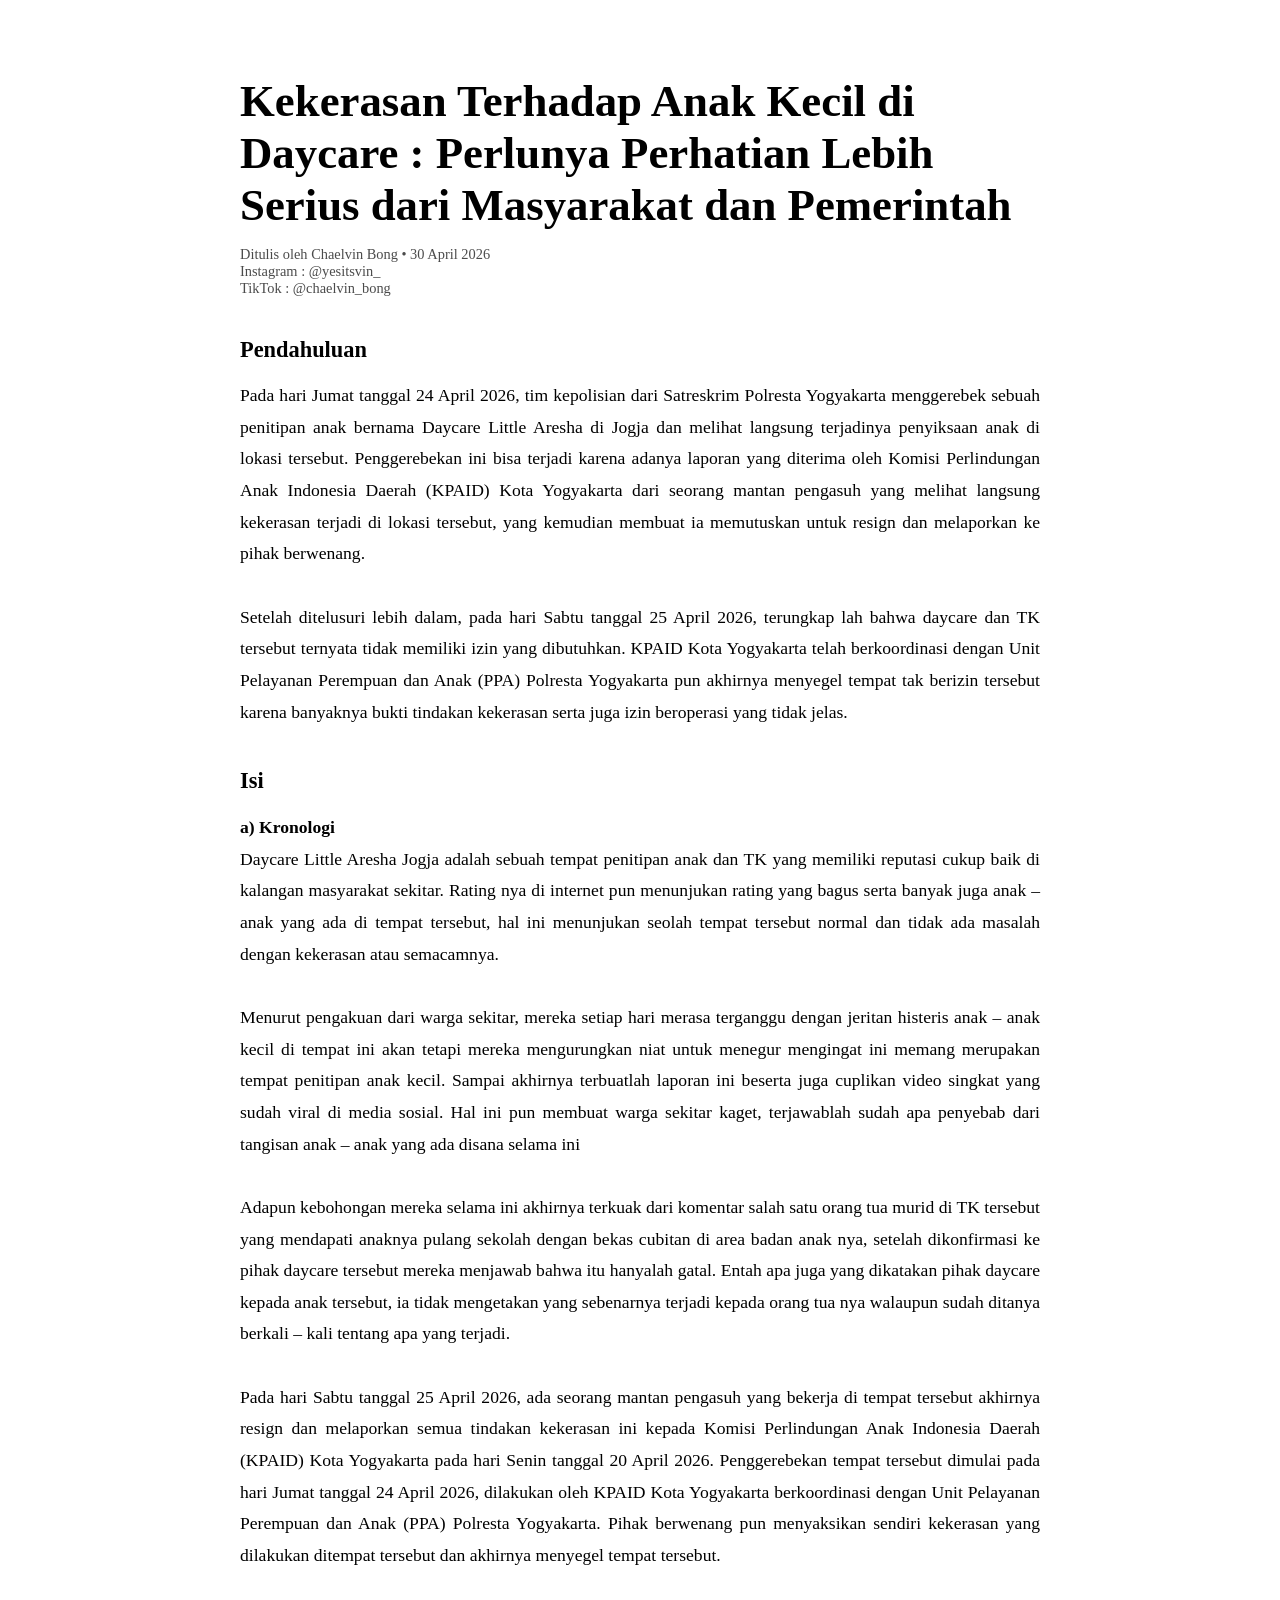
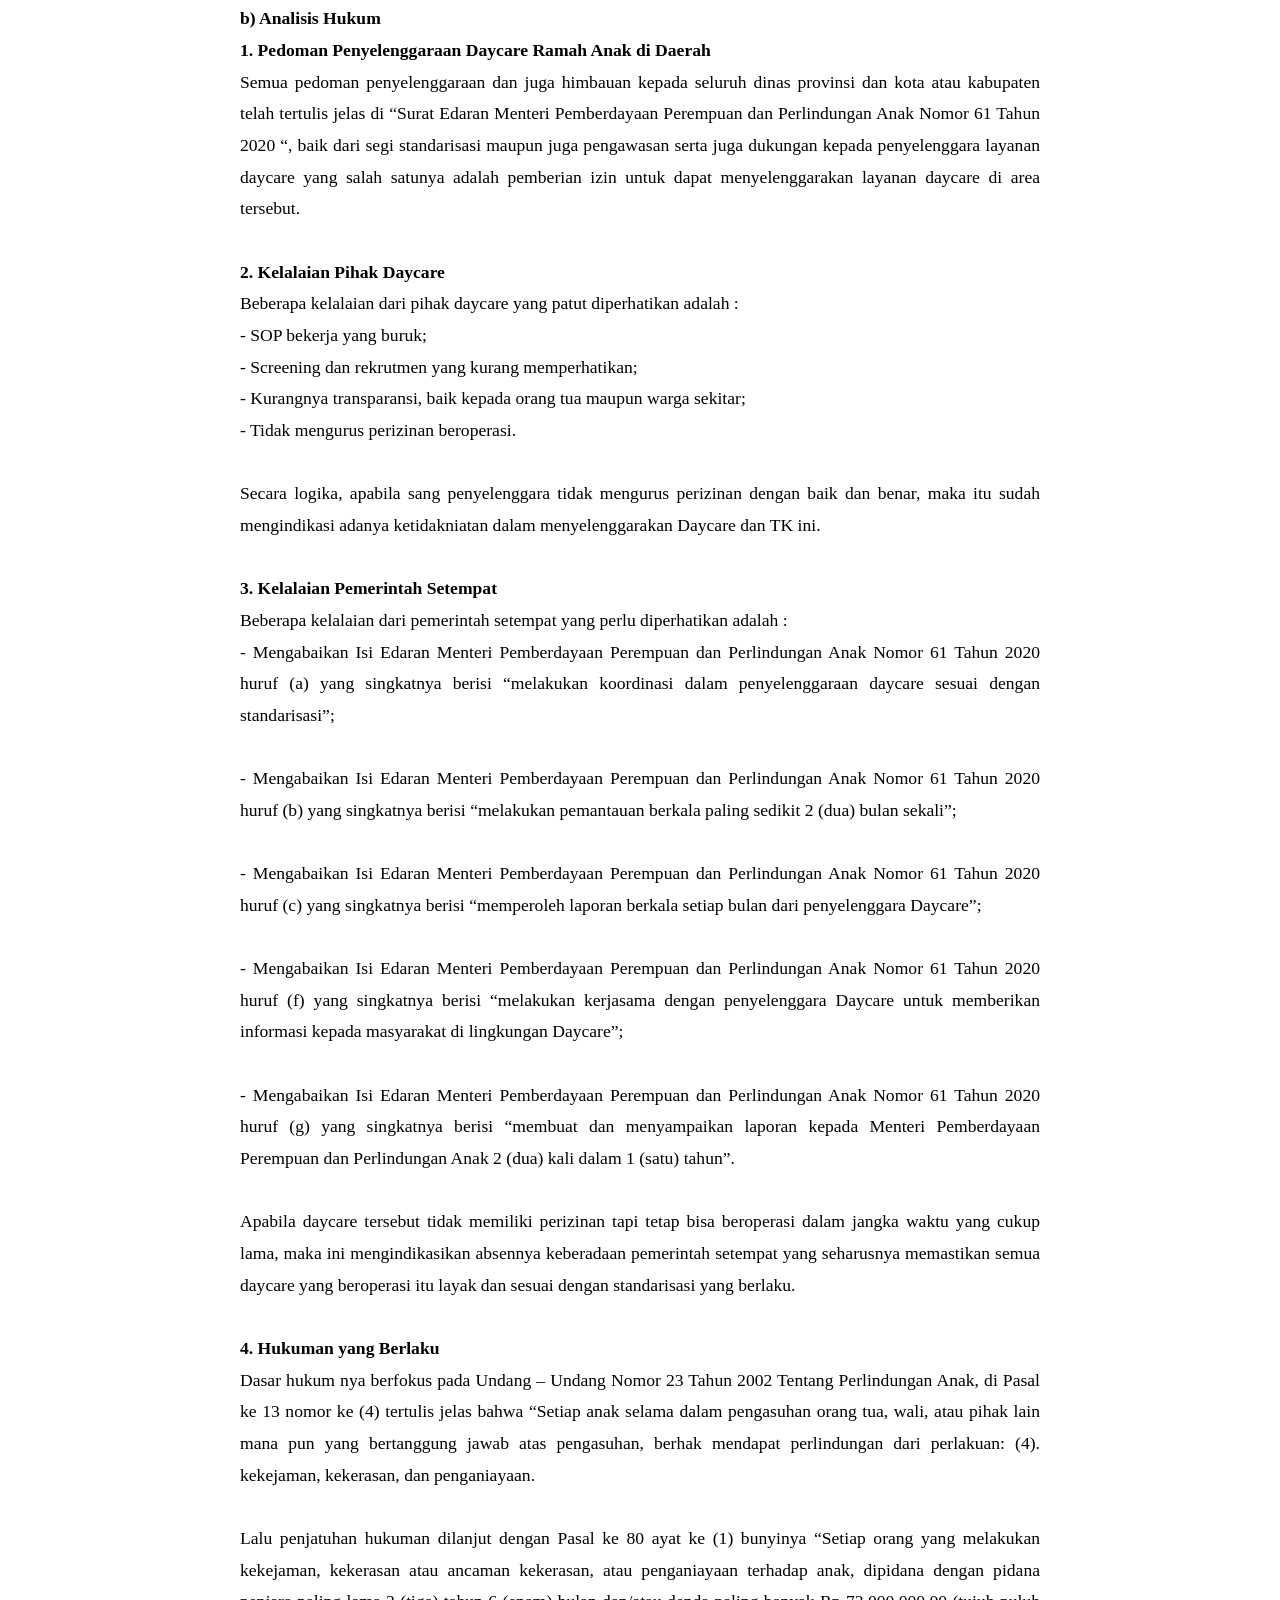
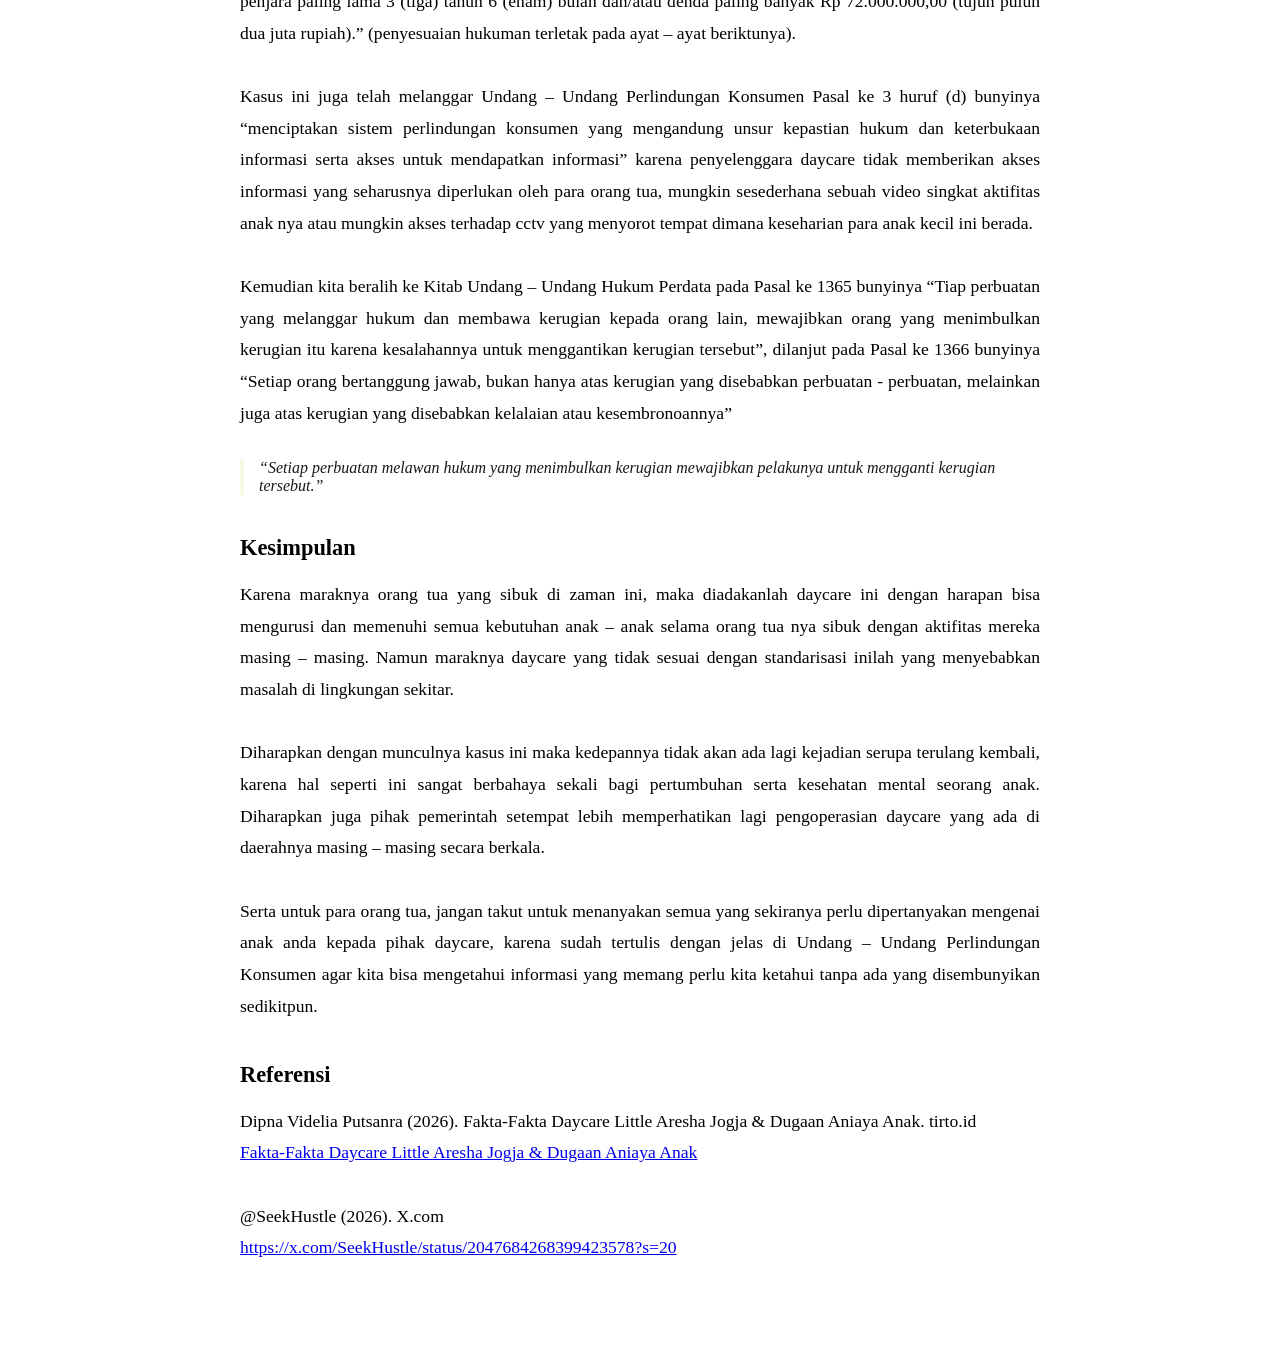
==== artikel/Kekerasan Terhadap Anak Kecil di Daycare.html @ b4a9258e "artikel" ====
<!DOCTYPE html>
<html lang="en">
<head>
  <meta charset="UTF-8">
  <meta name="viewport" content="width=device-width, initial-scale=1.0">
  <title>Kekerasan Terhadap Anak Kecil di Daycare | Chaelvin Legally</title>
  <link rel="stylesheet" href="artikel.css">
</head>
<body>
  <section class="article">
    <div class="articleContainer">
      <h1 class="articleTitle">
        Kekerasan Terhadap Anak Kecil di Daycare : Perlunya Perhatian Lebih Serius dari Masyarakat dan Pemerintah
      </h1>

      <p class="articleMeta">
        Ditulis oleh Chaelvin Bong • 30 April 2026<br>Instagram : @yesitsvin_<br>TikTok : @chaelvin_bong
      </p>

      <div class="articleContent">
        <h2>Pendahuluan</h2>

        <p>
          	Pada hari Jumat tanggal 24 April 2026, tim kepolisian dari Satreskrim Polresta Yogyakarta menggerebek sebuah penitipan anak bernama Daycare Little Aresha di Jogja dan melihat langsung terjadinya penyiksaan anak di lokasi tersebut.  Penggerebekan ini bisa terjadi karena adanya laporan yang diterima oleh Komisi Perlindungan Anak Indonesia Daerah (KPAID) Kota Yogyakarta dari seorang mantan pengasuh yang melihat langsung kekerasan terjadi di lokasi tersebut, yang kemudian membuat ia memutuskan untuk resign dan melaporkan ke pihak berwenang.<br><br>

	        Setelah ditelusuri lebih dalam, pada hari Sabtu tanggal 25 April 2026, terungkap lah bahwa daycare dan TK tersebut ternyata tidak memiliki izin yang dibutuhkan. KPAID Kota Yogyakarta telah berkoordinasi dengan Unit Pelayanan Perempuan dan Anak (PPA) Polresta Yogyakarta pun akhirnya menyegel tempat tak berizin tersebut karena banyaknya bukti tindakan kekerasan serta juga izin beroperasi yang tidak jelas.
        </p>

        <h2>Isi</h2>

        <p>
          <b>a) Kronologi</b><br>
          		Daycare Little Aresha Jogja adalah sebuah tempat penitipan anak dan TK yang memiliki reputasi cukup baik di kalangan masyarakat sekitar. Rating nya di internet pun menunjukan rating yang bagus serta banyak juga anak – anak yang ada di tempat tersebut, hal ini menunjukan seolah tempat tersebut normal  dan tidak ada masalah dengan kekerasan atau semacamnya. <br><br>

	            Menurut pengakuan dari warga sekitar, mereka setiap hari merasa terganggu dengan jeritan histeris anak – anak kecil di tempat ini akan tetapi mereka mengurungkan niat untuk menegur mengingat ini memang merupakan tempat penitipan anak kecil. Sampai akhirnya terbuatlah laporan ini beserta juga cuplikan video singkat yang sudah viral di media sosial. Hal ini pun membuat warga sekitar kaget, terjawablah sudah apa penyebab dari tangisan anak – anak yang ada disana selama ini <br><br>

	            Adapun kebohongan mereka selama ini akhirnya terkuak dari komentar salah satu orang tua murid di TK tersebut yang mendapati anaknya pulang sekolah dengan bekas cubitan di area badan anak nya, setelah dikonfirmasi ke pihak daycare tersebut mereka menjawab bahwa itu hanyalah gatal. Entah apa juga yang dikatakan pihak daycare kepada anak tersebut, ia tidak mengetakan yang sebenarnya terjadi kepada orang tua nya walaupun sudah ditanya berkali – kali tentang apa yang terjadi.<br><br>

	            Pada hari Sabtu tanggal 25 April 2026, ada seorang mantan pengasuh yang bekerja di tempat tersebut akhirnya resign dan melaporkan semua tindakan kekerasan ini kepada Komisi Perlindungan Anak Indonesia Daerah (KPAID) Kota Yogyakarta pada hari Senin tanggal 20 April 2026. Penggerebekan tempat tersebut dimulai pada hari Jumat tanggal 24 April 2026, dilakukan oleh KPAID Kota Yogyakarta berkoordinasi dengan Unit Pelayanan Perempuan dan Anak (PPA) Polresta Yogyakarta. Pihak berwenang pun menyaksikan sendiri kekerasan yang dilakukan ditempat tersebut dan akhirnya menyegel tempat tersebut.<br><br>

          <b>b) Analisis Hukum</b><br>
          <b>1.	Pedoman Penyelenggaraan Daycare Ramah Anak di Daerah</b><br>
	           	Semua pedoman penyelenggaraan dan juga himbauan kepada seluruh dinas provinsi dan kota atau kabupaten telah tertulis jelas di “Surat Edaran Menteri Pemberdayaan Perempuan dan Perlindungan Anak Nomor 61 Tahun 2020 “, baik dari segi standarisasi maupun juga pengawasan serta juga dukungan kepada penyelenggara layanan daycare yang salah satunya adalah pemberian izin untuk dapat menyelenggarakan layanan daycare di area tersebut.<br><br>

          <b>2.	Kelalaian Pihak Daycare</b><br>
	            Beberapa kelalaian dari pihak daycare yang patut diperhatikan adalah :<br>
                -	SOP bekerja yang buruk;<br>
                -	Screening dan rekrutmen yang kurang memperhatikan;<br>
                -	Kurangnya transparansi, baik kepada orang tua maupun warga sekitar;<br>
                -	Tidak mengurus perizinan beroperasi.<br><br>

	            Secara logika, apabila sang penyelenggara tidak mengurus perizinan dengan baik dan benar, maka itu sudah mengindikasi adanya ketidakniatan dalam menyelenggarakan Daycare dan TK ini.<br><br>


          <b>3.	Kelalaian Pemerintah Setempat</b><br>
	           	Beberapa kelalaian dari pemerintah setempat yang perlu diperhatikan adalah :<br>
                -	Mengabaikan Isi Edaran Menteri Pemberdayaan Perempuan dan Perlindungan Anak Nomor 61 Tahun 2020 huruf (a) yang singkatnya berisi “melakukan koordinasi dalam penyelenggaraan daycare sesuai dengan standarisasi”;<br><br>
                -	Mengabaikan Isi Edaran Menteri Pemberdayaan Perempuan dan Perlindungan Anak Nomor 61 Tahun 2020 huruf (b) yang singkatnya berisi “melakukan pemantauan berkala paling sedikit 2 (dua) bulan sekali”;<br><br>
                -	Mengabaikan Isi Edaran Menteri Pemberdayaan Perempuan dan Perlindungan Anak Nomor 61 Tahun 2020 huruf (c) yang singkatnya berisi “memperoleh laporan berkala setiap bulan dari penyelenggara Daycare”;<br><br>
                -	Mengabaikan Isi Edaran Menteri Pemberdayaan Perempuan dan Perlindungan Anak Nomor 61 Tahun 2020 huruf (f) yang singkatnya berisi “melakukan kerjasama dengan penyelenggara Daycare untuk memberikan informasi kepada masyarakat di lingkungan Daycare”;<br><br>
                -	Mengabaikan Isi Edaran Menteri Pemberdayaan Perempuan dan Perlindungan Anak Nomor 61 Tahun 2020 huruf (g) yang singkatnya berisi “membuat dan menyampaikan laporan kepada Menteri Pemberdayaan Perempuan dan Perlindungan Anak 2 (dua) kali dalam 1 (satu) tahun”.<br><br>
		        Apabila daycare tersebut tidak memiliki perizinan tapi tetap bisa beroperasi dalam jangka waktu yang cukup lama, maka ini mengindikasikan absennya keberadaan pemerintah setempat yang seharusnya memastikan semua daycare yang beroperasi itu layak dan sesuai dengan standarisasi yang berlaku.<br><br>

            <b>4. Hukuman yang Berlaku</b><br>
	            Dasar hukum nya berfokus pada Undang – Undang Nomor 23 Tahun 2002 Tentang Perlindungan Anak,  di Pasal ke 13 nomor ke (4) tertulis jelas bahwa “Setiap anak selama dalam pengasuhan orang tua, wali, atau pihak lain mana pun yang bertanggung jawab atas pengasuhan, berhak mendapat perlindungan dari perlakuan: (4). kekejaman, kekerasan, dan penganiayaan.<br><br>

	            Lalu penjatuhan hukuman dilanjut dengan Pasal ke 80 ayat ke (1) bunyinya “Setiap orang yang melakukan kekejaman, kekerasan atau ancaman kekerasan, atau penganiayaan terhadap anak, dipidana dengan pidana penjara paling lama 3 (tiga) tahun 6 (enam) bulan dan/atau denda paling banyak Rp 72.000.000,00 (tujuh puluh dua juta rupiah).” (penyesuaian hukuman terletak pada ayat – ayat beriktunya).<br><br>
	
	            Kasus ini juga telah  melanggar Undang – Undang Perlindungan Konsumen Pasal ke 3 huruf (d) bunyinya “menciptakan sistem perlindungan konsumen yang mengandung unsur kepastian hukum dan keterbukaan informasi serta akses untuk mendapatkan informasi” karena penyelenggara daycare tidak memberikan akses informasi yang seharusnya diperlukan oleh para orang tua, mungkin sesederhana sebuah video singkat aktifitas anak nya atau mungkin akses terhadap cctv yang menyorot tempat dimana keseharian para anak kecil ini berada.<br><br>

	            Kemudian kita beralih ke Kitab Undang – Undang Hukum Perdata pada Pasal ke 1365 bunyinya “Tiap perbuatan yang melanggar hukum dan membawa kerugian kepada orang lain, mewajibkan orang yang menimbulkan kerugian itu karena kesalahannya untuk menggantikan kerugian tersebut”, dilanjut pada Pasal ke 1366 bunyinya “Setiap orang bertanggung jawab, bukan hanya atas kerugian yang disebabkan perbuatan - perbuatan, melainkan juga atas kerugian yang disebabkan kelalaian atau kesembronoannya”<br>

        </p>
        <blockquote>
          “Setiap perbuatan melawan hukum yang menimbulkan kerugian mewajibkan pelakunya untuk mengganti kerugian tersebut.”
        </blockquote>

        <h2>Kesimpulan</h2>
        <p>
          Karena maraknya orang tua yang sibuk di zaman ini, maka diadakanlah daycare ini dengan harapan bisa mengurusi dan memenuhi semua kebutuhan anak – anak selama orang tua nya sibuk dengan aktifitas mereka masing – masing. Namun maraknya daycare yang tidak sesuai dengan standarisasi inilah yang menyebabkan masalah di lingkungan sekitar.<br><br>

	Diharapkan dengan munculnya kasus ini maka kedepannya tidak akan ada lagi kejadian serupa terulang kembali, karena hal seperti ini sangat berbahaya sekali bagi pertumbuhan serta kesehatan mental seorang anak. Diharapkan juga pihak pemerintah setempat lebih memperhatikan lagi pengoperasian daycare yang ada di daerahnya masing – masing secara berkala.<br><br>

	Serta untuk para orang tua, jangan takut untuk menanyakan semua yang sekiranya perlu dipertanyakan mengenai anak anda kepada pihak daycare, karena sudah tertulis dengan jelas di Undang – Undang Perlindungan Konsumen agar kita bisa mengetahui informasi yang memang perlu kita ketahui tanpa ada yang disembunyikan sedikitpun.<br>
        </p>

        <h2>Referensi</h2>
        <p>
        Dipna Videlia Putsanra (2026). Fakta-Fakta Daycare Little Aresha Jogja & Dugaan Aniaya Anak. tirto.id<br>
        <a href="https://tirto.id/fakta-fakta-daycare-little-aresha-jogja-dugaan-aniaya-anak-huZU" target="_blank">Fakta-Fakta Daycare Little Aresha Jogja & Dugaan Aniaya Anak</a><br><br>

        @SeekHustle (2026). X.com<br>
        <a href="https://x.com/SeekHustle/status/2047684268399423578?s=20" target="_blank">https://x.com/SeekHustle/status/2047684268399423578?s=20</a>
        </p>
      </div>
    </div>
  </section>
</body>
</html>
---- artikel/artikel.css ----
/* ARTICLE */
.article {
  padding: 30px 20px 60px; /
}

.articleContainer {
  max-width: 800px;
  margin: auto;
}

/* JUDUL */
.articleTitle {
  font-size: clamp(2rem, 5vw, 2.8rem);
  margin-bottom: 10px;
}

/* META */
.articleMeta {
  font-size: 0.9rem;
  opacity: 0.7;
  margin-bottom: 30px;
}

/* CONTENT */
.articleContent p {
  line-height: 1.8;
  margin-bottom: 20px;
  font-size: clamp(1rem, 2vw, 1.1rem);
  text-align: justify;
}

/* SUBJUDUL */
.articleContent h2 {
  margin-top: 40px;
  margin-bottom: 10px;
  font-size: 1.4rem;
}

/* QUOTE */
.articleContent blockquote {
  border-left: 4px solid #f9f9e0;
  padding-left: 15px;
  margin: 30px 0;
  font-style: italic;
  opacity: 0.9;
}
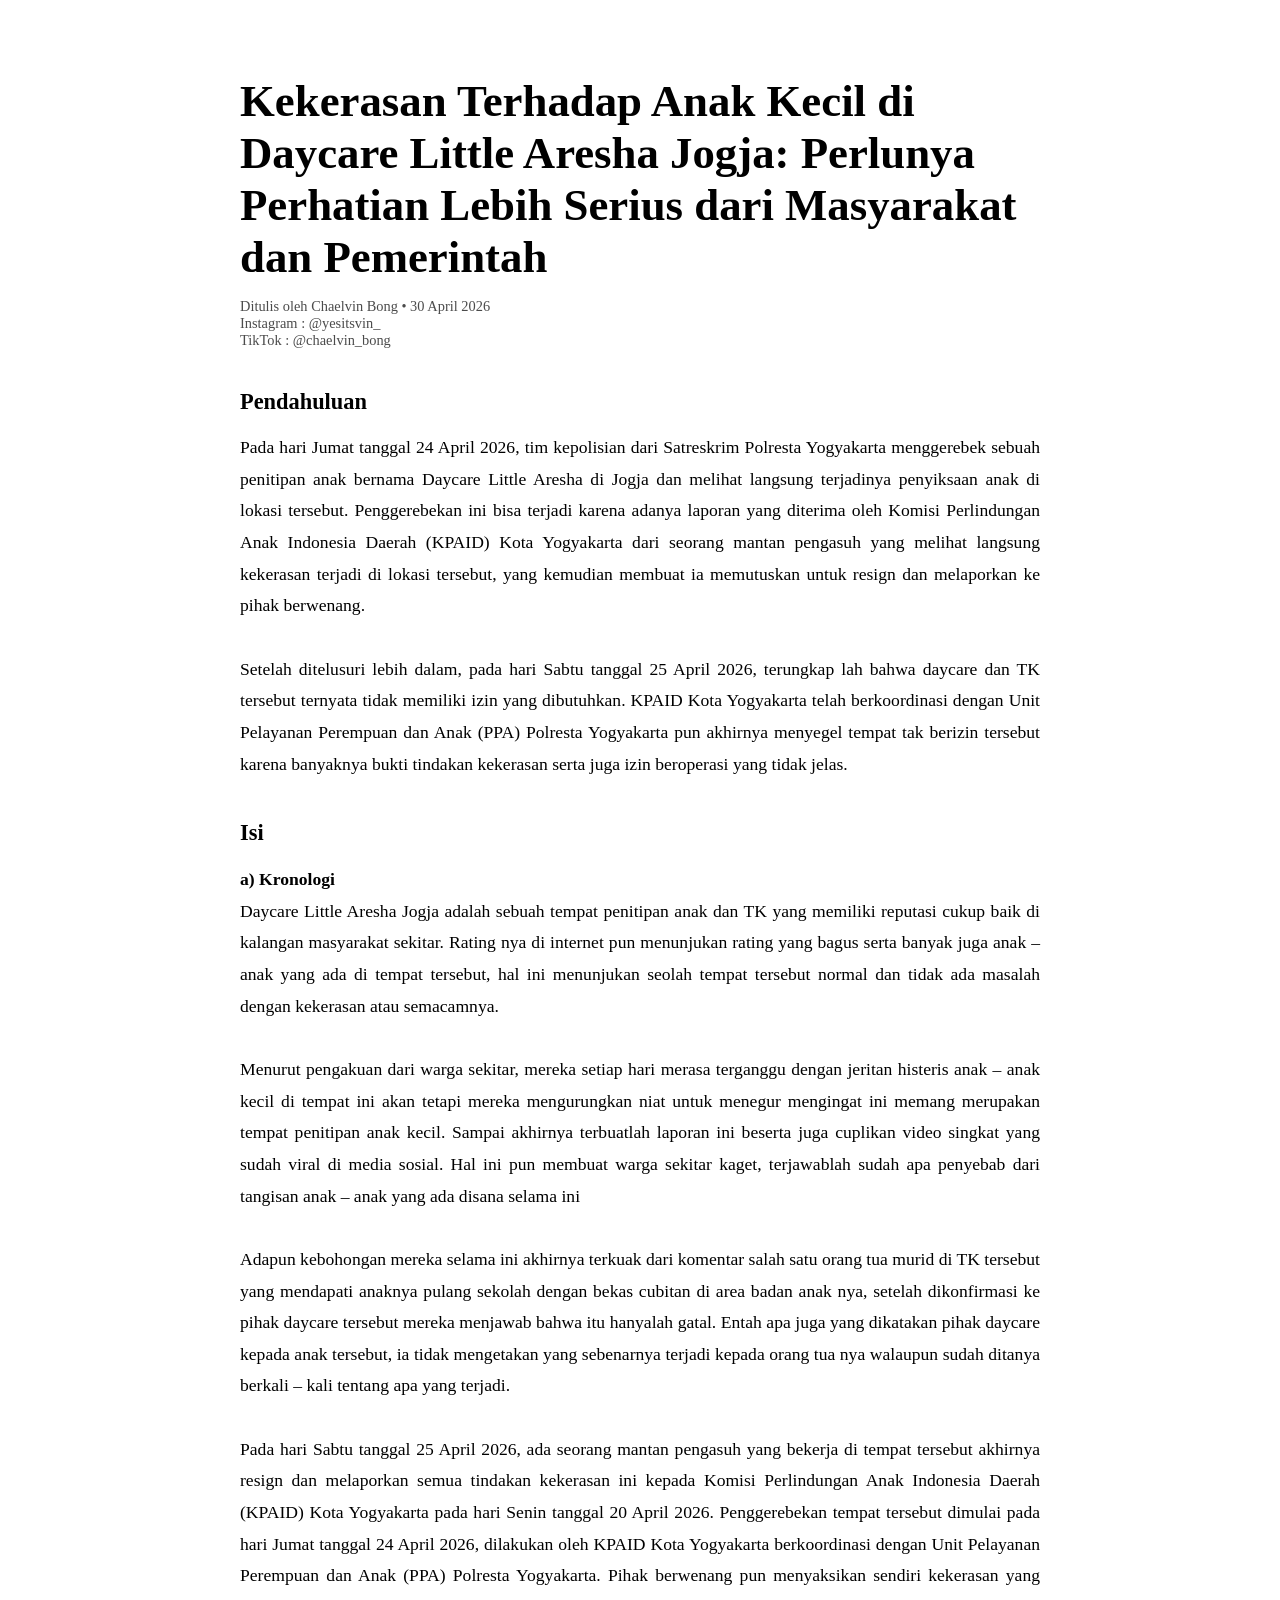
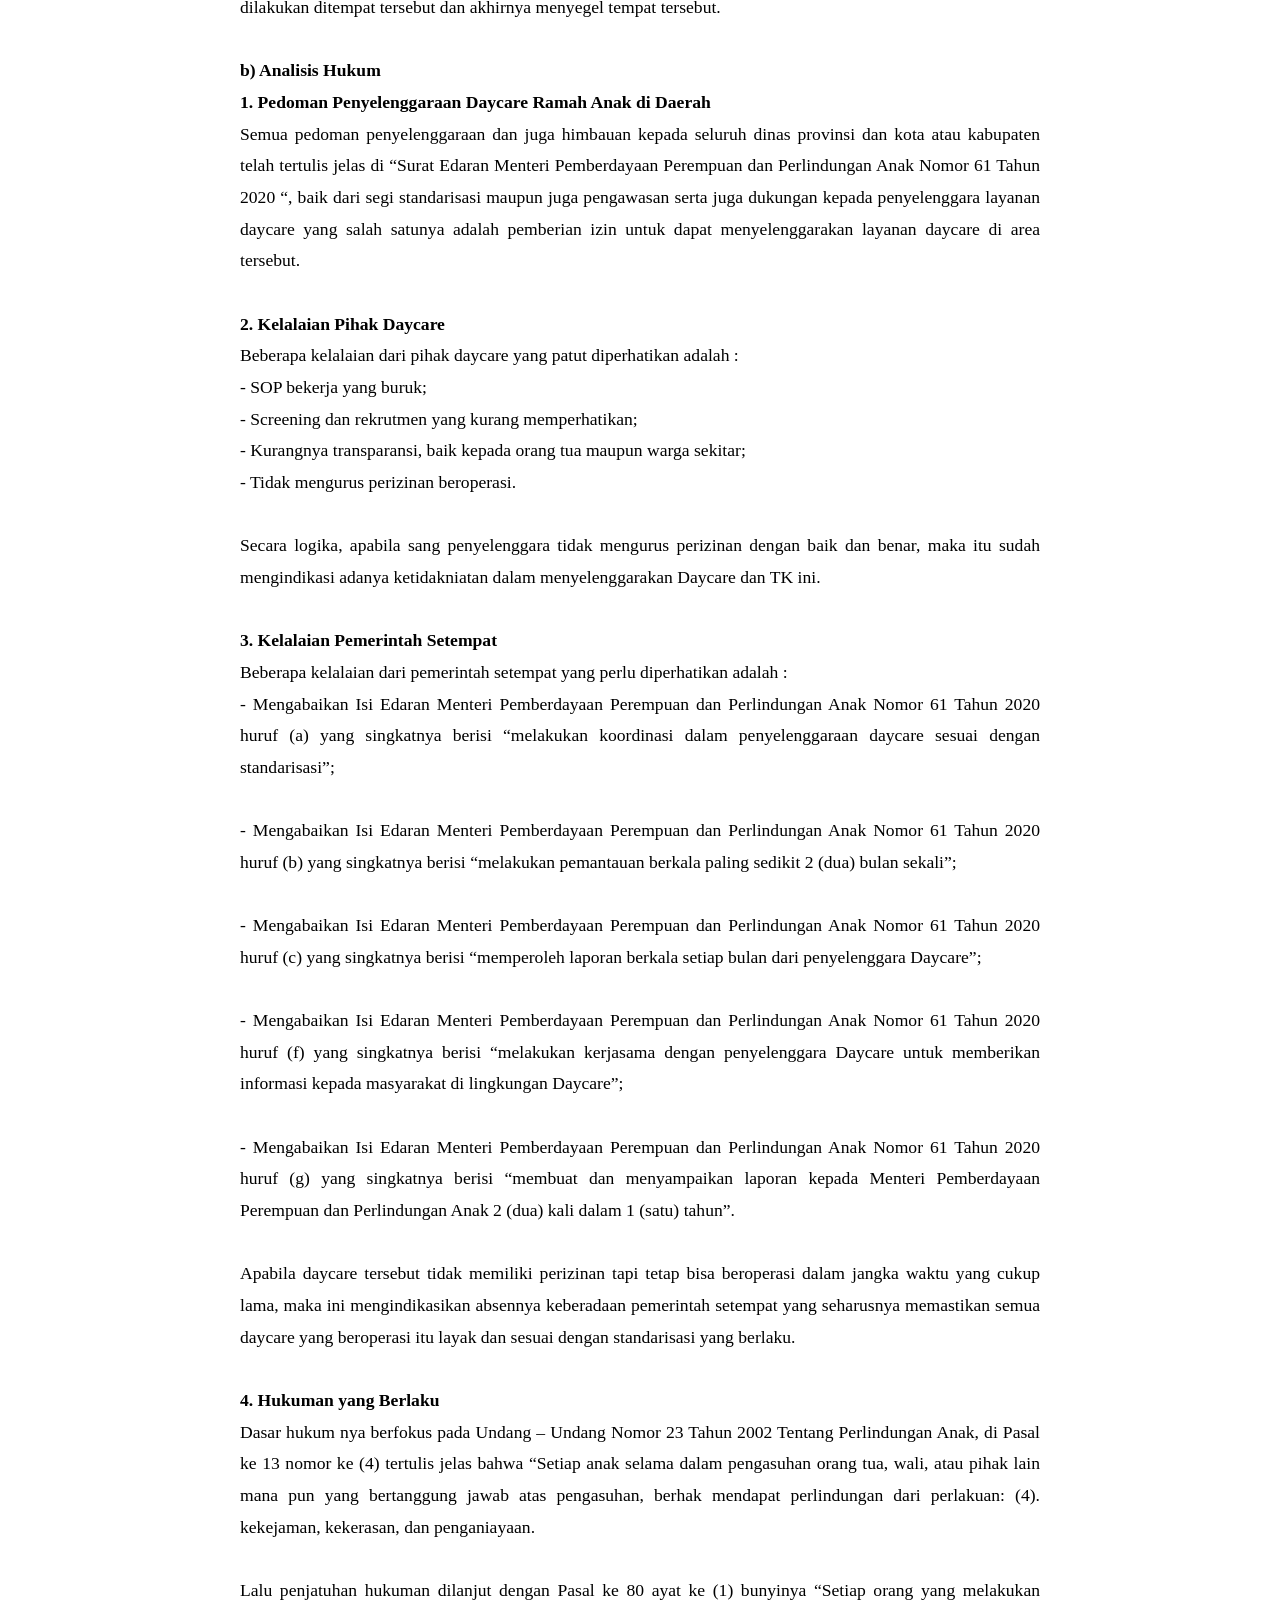
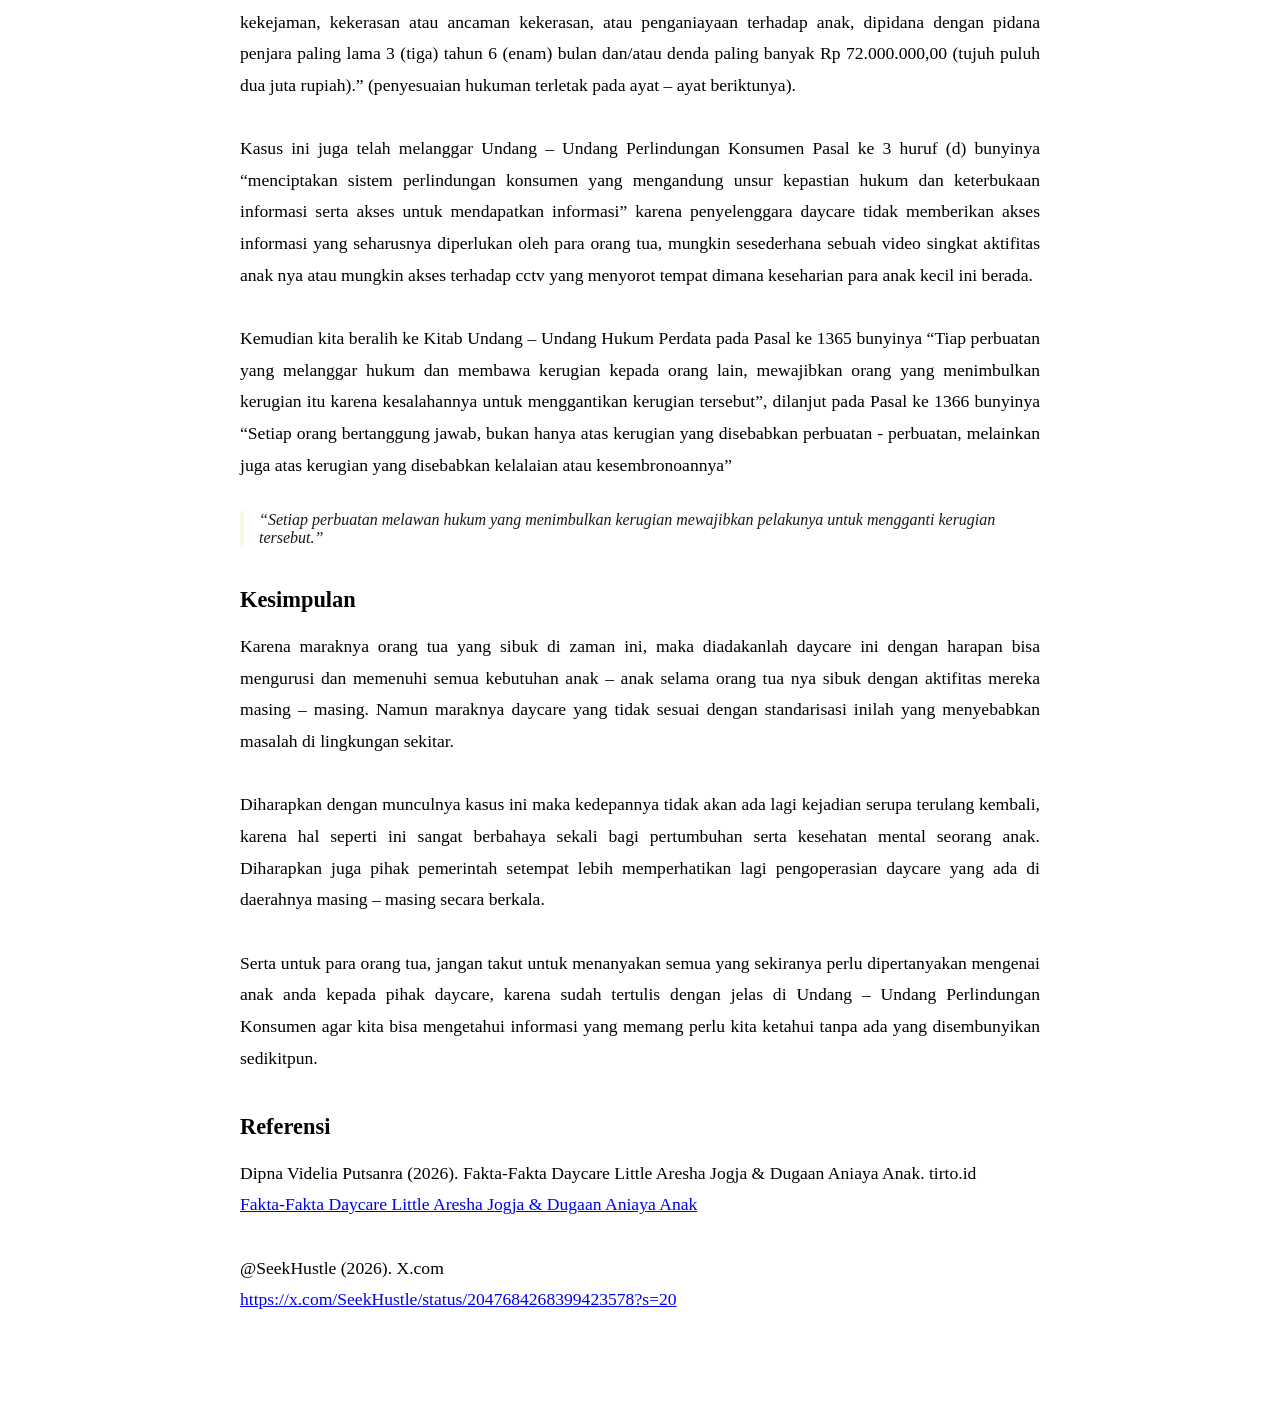
==== commit fbb3ac8e: "yes" ====
--- a/artikel/Kekerasan Terhadap Anak Kecil di Daycare.html
+++ b/artikel/Kekerasan Terhadap Anak Kecil di Daycare.html
@@ -10,7 +10,7 @@
   <section class="article">
     <div class="articleContainer">
       <h1 class="articleTitle">
-        Kekerasan Terhadap Anak Kecil di Daycare : Perlunya Perhatian Lebih Serius dari Masyarakat dan Pemerintah
+        Kekerasan Terhadap Anak Kecil di Daycare Little Aresha Jogja: Perlunya Perhatian Lebih Serius dari Masyarakat dan Pemerintah
       </h1>
 
       <p class="articleMeta">
